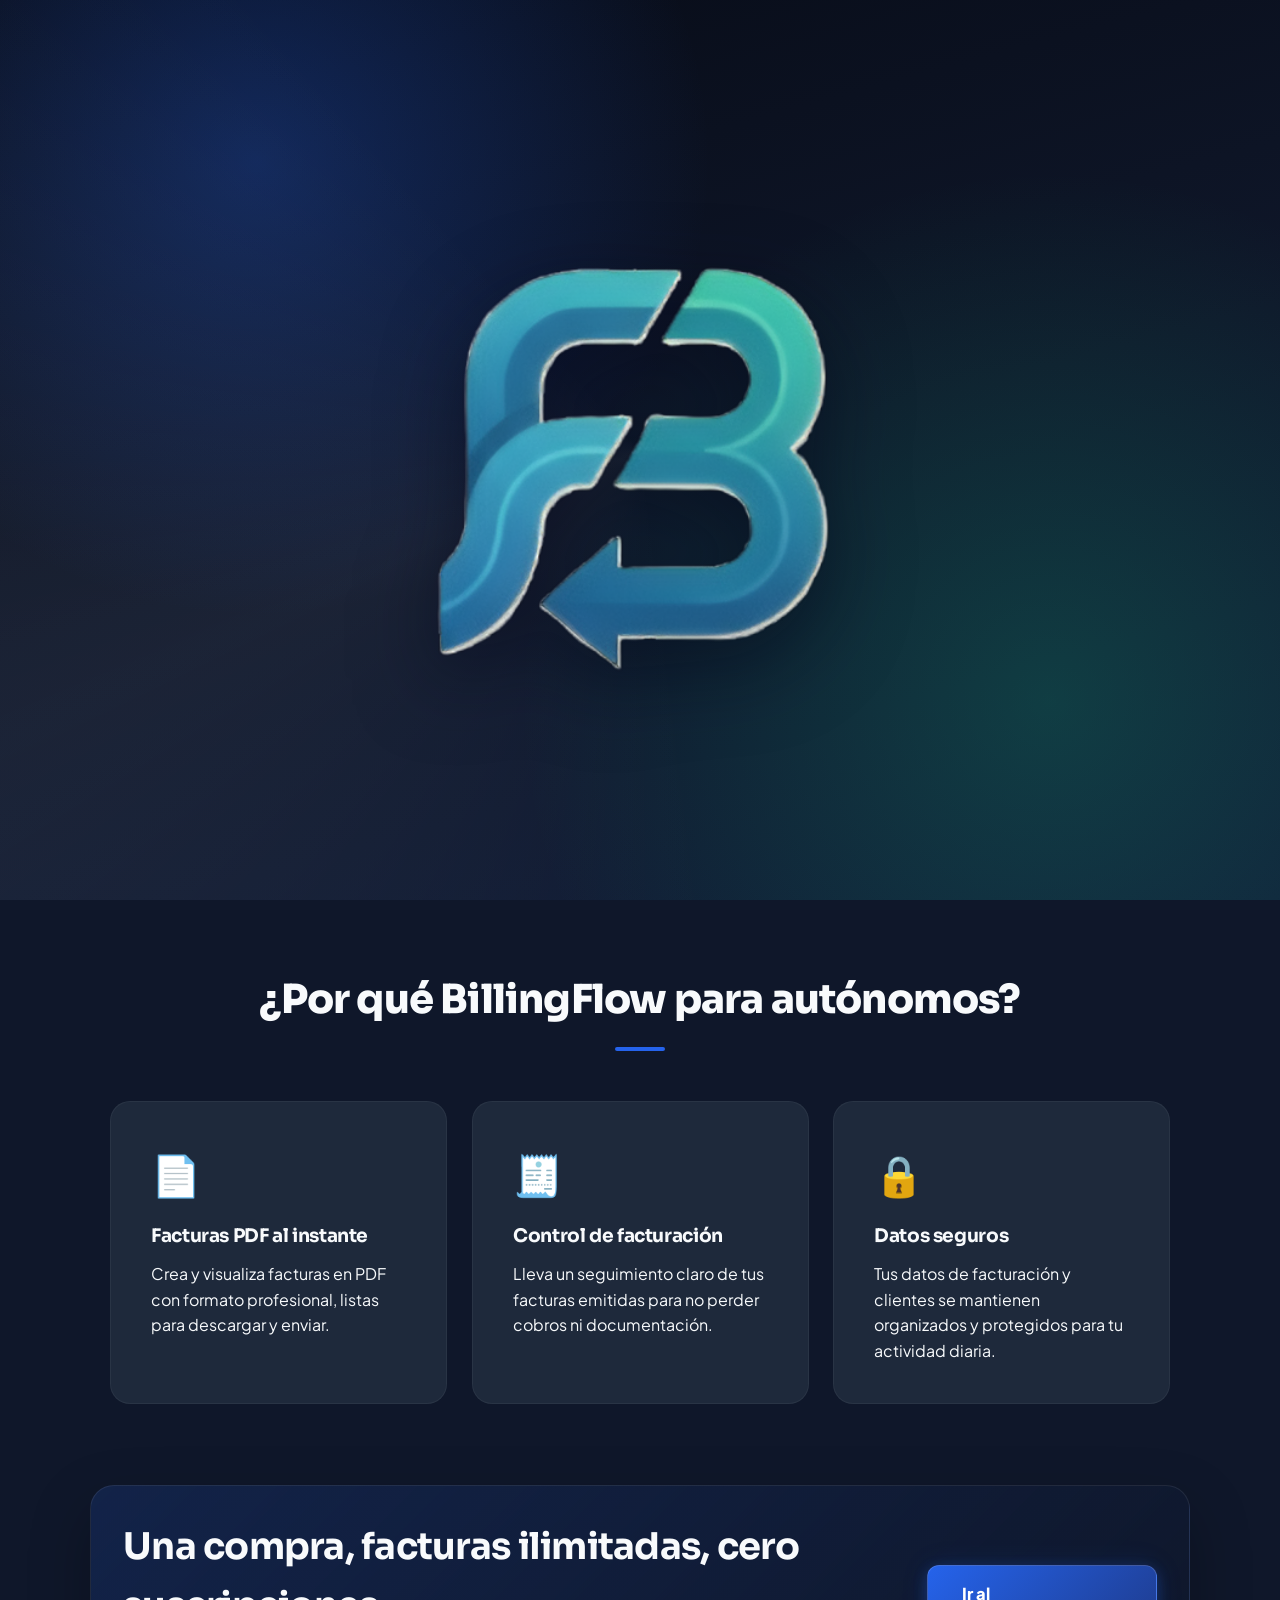
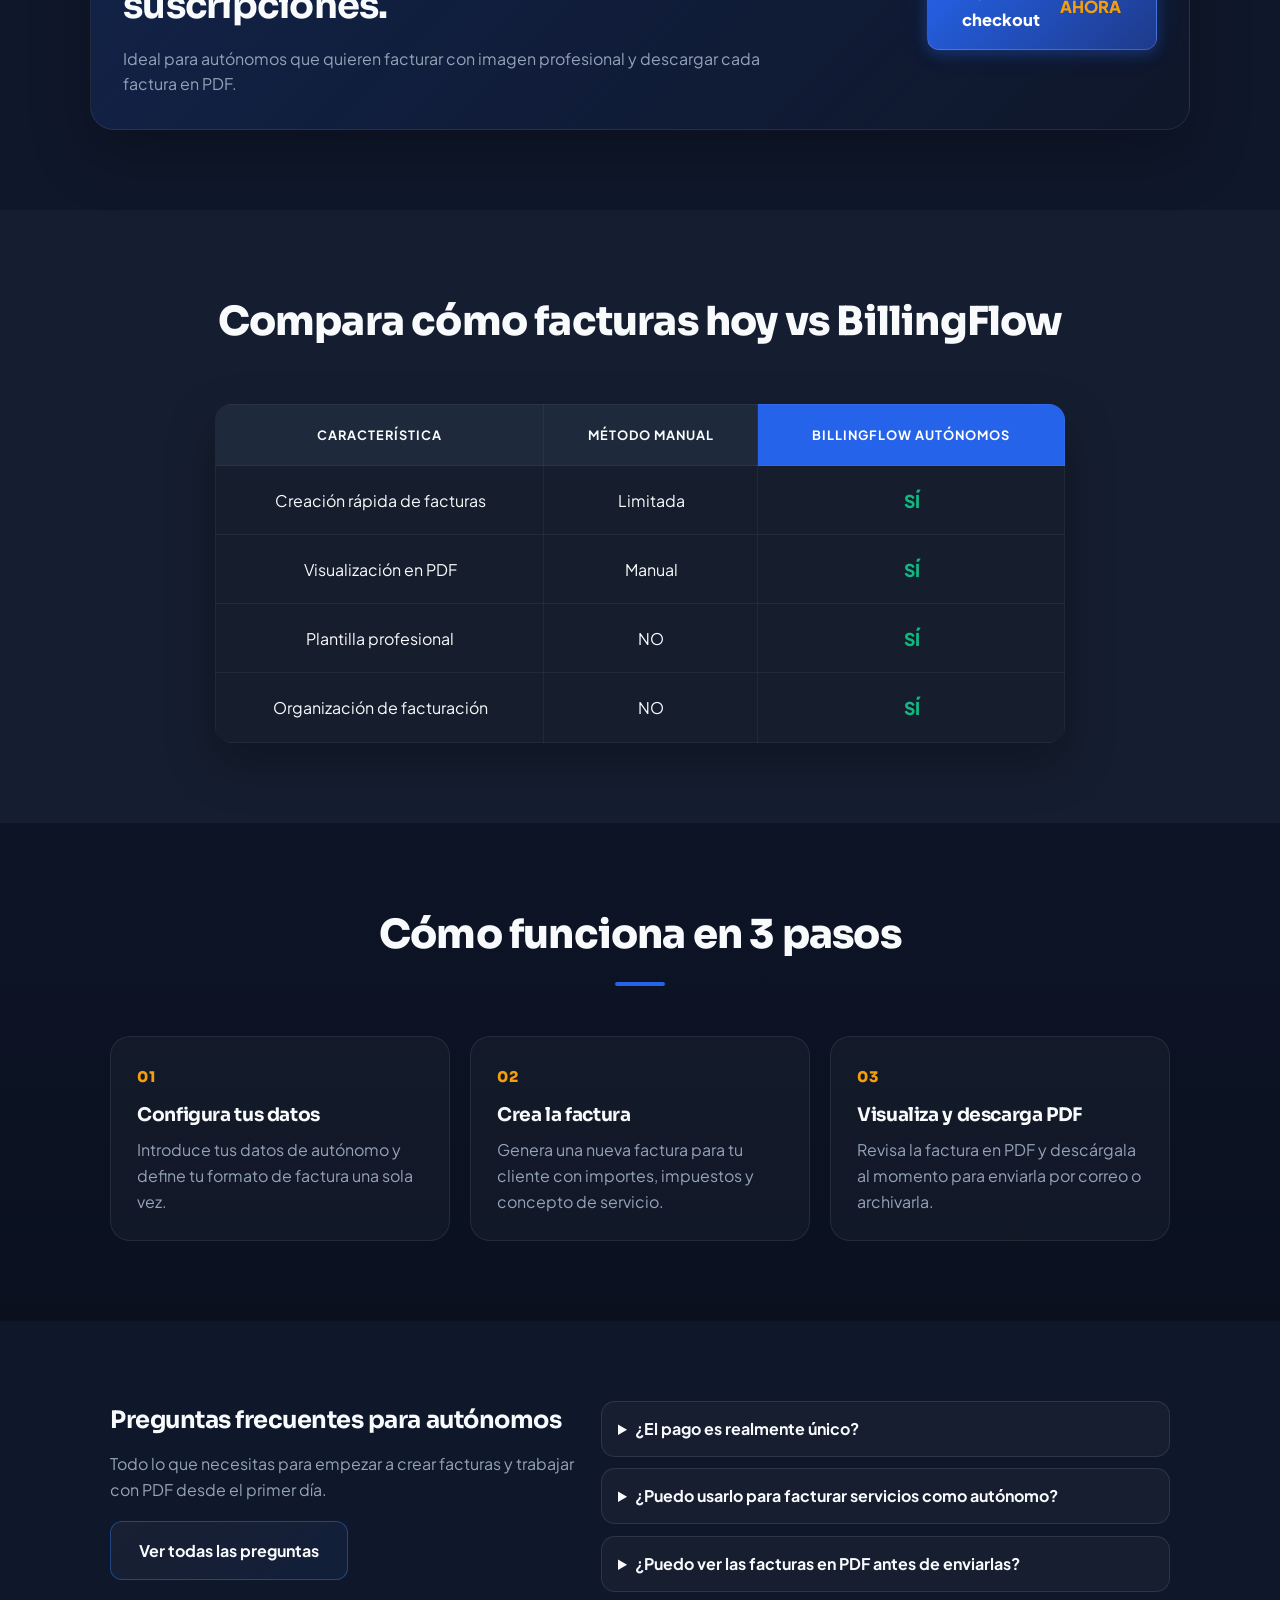
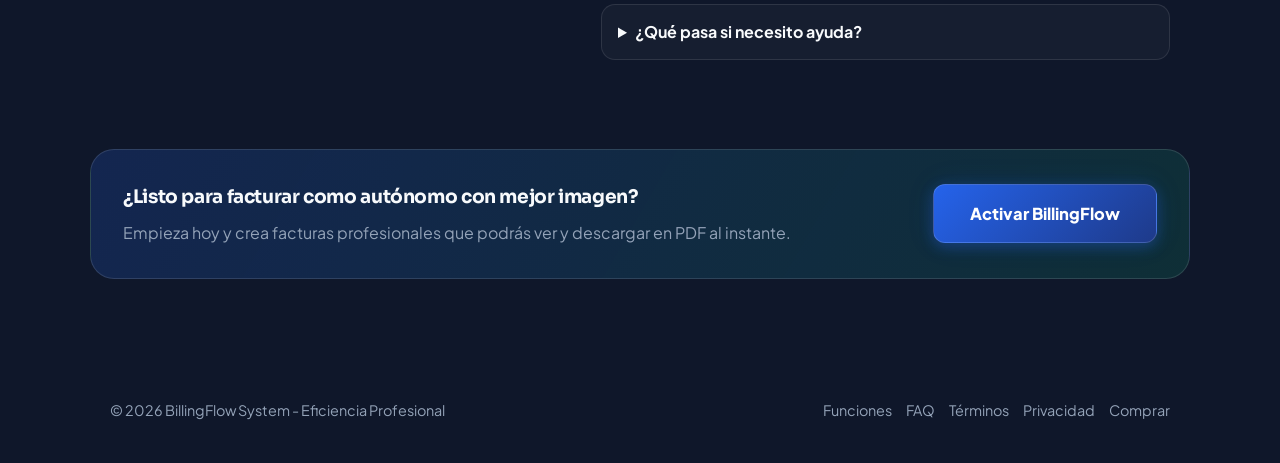
==== static/index.html @ ed65261b "BillingFlow" ====
<!DOCTYPE html>
<html lang="es">
<head>
    <meta charset="UTF-8">
    <meta name="viewport" content="width=device-width, initial-scale=1.0">
    <title>BillingFlow - Sistema de Facturación Profesional</title>
    <link rel="stylesheet" href="css/style.css">
</head>
<body class="home-page splash-active">

    <div class="splash-screen" id="splash-screen" aria-hidden="true">
        <div class="splash-layer"></div>
        <img src="img/logo.png" alt="BillingFlow" class="splash-logo">
    </div>

    <nav class="navbar">
        <a href="index.html" class="logo-link">
            <img src="img/logo.png" alt="BillingFlow Logo" class="logo-img">
        </a>
        <div class="nav-links">
            <a href="login.html" class="btn-login-subtle">Iniciar sesión</a>
            <a href="checkout.html" class="btn-nav">Comprar App</a>
        </div>
    </nav>

    <header class="hero">
        <div class="container hero-layout">
            <div class="hero-copy">
                <span class="hero-eyebrow">Facturación moderna para autónomos</span>
                <h1>Crea facturas en minutos y míralas en PDF</h1>
                <p>BillingFlow ayuda a autónomos a emitir facturas profesionales, guardarlas en PDF y tener sus cobros organizados desde una sola herramienta.</p>

                <div class="hero-actions">
                    <a href="checkout.html" class="btn-large">
                        Comprar ahora <span class="highlight-text">DE POR VIDA</span>
                    </a>
                    <a href="#features" class="btn-secondary">Ver funcionalidades</a>
                </div>

                <div class="hero-badges" aria-label="Tecnologías principales">
                    <span>Autónomos</span>
                    <span>Stripe</span>
                    <span>PDF</span>
                    <span>Facturas</span>
                    <span>Control total</span>
                </div>

                <div class="hero-stats">
                    <div>
                        <strong>1</strong>
                        <span>pago único</span>
                    </div>
                    <div>
                        <strong>100%</strong>
                        <span>control local</span>
                    </div>
                    <div>
                        <strong>24/7</strong>
                        <span>automatización</span>
                    </div>
                </div>
            </div>

            <div class="hero-visual" aria-hidden="true">
                <div class="visual-card visual-card-main">
                    <div class="visual-card-header">
                        <span>BillingFlow</span>
                        <span class="pill-success">Activo</span>
                    </div>
                    <div class="visual-metric">
                        <strong>€10</strong>
                        <span>licencia vitalicia</span>
                    </div>
                    <div class="visual-bars">
                        <span></span>
                        <span></span>
                        <span></span>
                    </div>
                </div>

                <div class="visual-card visual-card-side">
                    <span class="visual-label">Última factura</span>
                    <strong>PDF generado</strong>
                    <p>Factura lista para enviar al cliente en segundos.</p>
                </div>
            </div>
        </div>
    </header>

    <section class="features-section" id="features">
        <div class="container">
            <div class="section-title">
                <h2>¿Por qué BillingFlow para autónomos?</h2>
                <div class="underline"></div>
            </div>

            <div class="features-grid">
                <div class="feature-card">
                    <div class="feature-icon">📄</div>
                    <h3>Facturas PDF al instante</h3>
                    <p>Crea y visualiza facturas en PDF con formato profesional, listas para descargar y enviar.</p>
                </div>
                <div class="feature-card">
                    <div class="feature-icon">🧾</div>
                    <h3>Control de facturación</h3>
                    <p>Lleva un seguimiento claro de tus facturas emitidas para no perder cobros ni documentación.</p>
                </div>
                <div class="feature-card">
                    <div class="feature-icon">🔒</div>
                    <h3>Datos seguros</h3>
                    <p>Tus datos de facturación y clientes se mantienen organizados y protegidos para tu actividad diaria.</p>
                </div>
            </div>
        </div>
    </section>

    <section class="cta-section">
        <div class="container cta-panel">
            <div>
                <h2>Una compra, facturas ilimitadas, cero suscripciones.</h2>
                <p>Ideal para autónomos que quieren facturar con imagen profesional y descargar cada factura en PDF.</p>
            </div>
            <a href="checkout.html" class="btn-large">Ir al checkout <span class="highlight-text">ahora</span></a>
        </div>
    </section>

    <section class="comparison-section">
        <div class="container">
            <div class="section-title">
                <h2>Compara cómo facturas hoy vs BillingFlow</h2>
            </div>

            <table class="comparison-table">
                <thead>
                    <tr>
                        <th>Característica</th>
                        <th>Método manual</th>
                        <th class="highlight">BillingFlow Autónomos</th>
                    </tr>
                </thead>
                <tbody>
                    <tr>
                        <td>Creación rápida de facturas</td>
                        <td>Limitada</td>
                        <td class="check">SÍ</td>
                    </tr>
                    <tr>
                        <td>Visualización en PDF</td>
                        <td>Manual</td>
                        <td class="check">SÍ</td>
                    </tr>
                    <tr>
                        <td>Plantilla profesional</td>
                        <td>NO</td>
                        <td class="check">SÍ</td>
                    </tr>
                    <tr>
                        <td>Organización de facturación</td>
                        <td>NO</td>
                        <td class="check">SÍ</td>
                    </tr>
                </tbody>
            </table>
        </div>
    </section>

    <section class="workflow-section">
        <div class="container">
            <div class="section-title">
                <h2>Cómo funciona en 3 pasos</h2>
                <div class="underline"></div>
            </div>

            <div class="workflow-grid">
                <article class="workflow-step">
                    <span class="step-number">01</span>
                    <h3>Configura tus datos</h3>
                    <p>Introduce tus datos de autónomo y define tu formato de factura una sola vez.</p>
                </article>
                <article class="workflow-step">
                    <span class="step-number">02</span>
                    <h3>Crea la factura</h3>
                    <p>Genera una nueva factura para tu cliente con importes, impuestos y concepto de servicio.</p>
                </article>
                <article class="workflow-step">
                    <span class="step-number">03</span>
                    <h3>Visualiza y descarga PDF</h3>
                    <p>Revisa la factura en PDF y descárgala al momento para enviarla por correo o archivarla.</p>
                </article>
            </div>
        </div>
    </section>

    <section class="faq-section" id="faq">
        <div class="container faq-layout">
            <div class="faq-intro">
                <h2>Preguntas frecuentes para autónomos</h2>
                <p>Todo lo que necesitas para empezar a crear facturas y trabajar con PDF desde el primer día.</p>
                <a href="faq.html" class="btn-secondary">Ver todas las preguntas</a>
            </div>

            <div class="faq-list">
                <details>
                    <summary>¿El pago es realmente único?</summary>
                    <p>Sí. Pagas una sola vez y obtienes acceso permanente a la versión actual de BillingFlow.</p>
                </details>
                <details>
                    <summary>¿Puedo usarlo para facturar servicios como autónomo?</summary>
                    <p>Sí. Está pensado para profesionales que facturan servicios y necesitan un proceso rápido y ordenado.</p>
                </details>
                <details>
                    <summary>¿Puedo ver las facturas en PDF antes de enviarlas?</summary>
                    <p>Sí. Puedes previsualizar cada factura en PDF y descargarla cuando esté lista.</p>
                </details>
                <details>
                    <summary>¿Qué pasa si necesito ayuda?</summary>
                    <p>Incluimos soporte por correo para ayudarte en la puesta en marcha y resolver dudas de integración.</p>
                </details>
            </div>
        </div>
    </section>

    <section class="contact-strip">
        <div class="container contact-strip-inner">
            <div>
                <h3>¿Listo para facturar como autónomo con mejor imagen?</h3>
                <p>Empieza hoy y crea facturas profesionales que podrás ver y descargar en PDF al instante.</p>
            </div>
            <a href="checkout.html" class="btn-large">Activar BillingFlow</a>
        </div>
    </section>

    <footer class="main-footer">
        <div class="container footer-layout">
            <p>&copy; 2026 BillingFlow System - Eficiencia Profesional</p>
            <div class="footer-links">
                <a href="#features">Funciones</a>
                <a href="faq.html">FAQ</a>
                <a href="terms.html">Términos</a>
                <a href="privacy.html">Privacidad</a>
                <a href="checkout.html">Comprar</a>
            </div>
        </div>
    </footer>

    <script>
        (function () {
            const body = document.body;
            const splash = document.getElementById('splash-screen');
            const reduceMotion = window.matchMedia('(prefers-reduced-motion: reduce)').matches;
            const splashDuration = reduceMotion ? 900 : 2300;
            const splashFadeDuration = reduceMotion ? 320 : 760;

            const enableMainPage = () => {
                body.classList.remove('splash-active');
                body.classList.add('page-ready');
            };

            if (splash) {
                setTimeout(() => {
                    splash.classList.add('fade-out');
                    enableMainPage();

                    setTimeout(() => {
                        splash.remove();
                    }, splashFadeDuration + 80);
                }, splashDuration);
            } else {
                enableMainPage();
            }

            const revealGroups = [
                { container: '.features-grid', items: '.feature-card', step: 120 },
                { container: '.comparison-table tbody', items: 'tr', step: 90 },
                { container: '.workflow-grid', items: '.workflow-step', step: 130 },
                { container: '.faq-list', items: 'details', step: 85 }
            ];

            const singles = ['.section-title', '.cta-panel', '.faq-intro', '.contact-strip-inner'];

            revealGroups.forEach(({ container, items, step }) => {
                document.querySelectorAll(container).forEach((group) => {
                    group.querySelectorAll(items).forEach((el, index) => {
                        el.classList.add('js-reveal');
                        el.style.setProperty('--reveal-delay', (index * step) + 'ms');
                    });
                });
            });

            singles.forEach((selector, idx) => {
                document.querySelectorAll(selector).forEach((el) => {
                    el.classList.add('js-reveal');
                    el.style.setProperty('--reveal-delay', ((idx % 3) * 90) + 'ms');
                });
            });

            const observer = new IntersectionObserver((entries) => {
                entries.forEach((entry) => {
                    if (entry.isIntersecting) {
                        entry.target.classList.add('in-view');
                        observer.unobserve(entry.target);
                    }
                });
            }, {
                threshold: 0.18,
                rootMargin: '0px 0px -8% 0px'
            });

            document.querySelectorAll('.js-reveal').forEach((el) => observer.observe(el));
        })();
    </script>

</body>
</html>
---- static/css/style.css ----
@import url('https://fonts.googleapis.com/css2?family=Sora:wght@400;600;700;800&family=Plus+Jakarta+Sans:wght@400;500;600;700&display=swap');

/* =========================================
   1. VARIABLES Y BASE
   ========================================= */
:root {
    --bg-dark: #0f172a;
    --card-bg: #1e293b;
    --accent: #2563eb;
    --accent-dark: #1e3a8a;
    --text-main: #f8fafc;
    --text-muted: #94a3b8;
    --highlight: #f59e0b;
    --success: #10b981;
}

* { box-sizing: border-box; margin: 0; padding: 0; }

body {
    font-family: 'Plus Jakarta Sans', system-ui, -apple-system, sans-serif;
    background-color: var(--bg-dark);
    color: var(--text-main);
    line-height: 1.6;
    overflow-x: hidden;
}

h1, h2, h3, h4 {
    font-family: 'Sora', 'Plus Jakarta Sans', sans-serif;
    letter-spacing: -0.02em;
}

.container {
    max-width: 1100px;
    margin: 0 auto;
    padding: 0 20px;
}

/* =========================================

   2. NAVBAR
   ========================================= */
.navbar {
    display: flex;
    justify-content: space-between;
    align-items: center;
    padding: 12px 24px 12px 10px;
    background: #0f172a;
    border-bottom: 1px solid rgba(255, 255, 255, 0.1);
    position: sticky;
    top: 0;
    z-index: 1000;
}

body.home-page.page-ready .navbar {
    animation: navDrop 0.62s cubic-bezier(0.2, 0.7, 0.2, 1) both;
}

body.home-page.splash-active {
    overflow: hidden;
}

.splash-screen {
    position: fixed;
    inset: 0;
    z-index: 5000;
    display: grid;
    place-items: center;
    background:
        radial-gradient(circle at 20% 18%, rgba(37, 99, 235, 0.3), transparent 36%),
        radial-gradient(circle at 82% 78%, rgba(16, 185, 129, 0.22), transparent 42%),
        linear-gradient(165deg, #070b16, #0f172a 52%, #111d38);
    overflow: hidden;
}

.splash-layer {
    position: absolute;
    inset: -20%;
    background: conic-gradient(from 170deg, transparent, rgba(255, 255, 255, 0.05), transparent 42%);
    animation: rotateSplash 8s linear infinite;
}

.splash-logo {
    position: relative;
    width: min(62vw, 420px);
    height: auto;
    filter: drop-shadow(0 26px 40px rgba(2, 6, 23, 0.55));
    animation: splashLogoIntro 0.95s cubic-bezier(0.2, 0.7, 0.2, 1) both;
}

.splash-screen.fade-out {
    animation: splashFadeOut 0.76s ease forwards;
}

.logo-link {
    display: inline-flex;
    align-items: center;
    justify-content: center;
    padding: 0;
    margin: 0;
    border-radius: 0;
    background: transparent;
    border: 0;
    box-shadow: none;
    transition: transform 0.2s ease;
}

.logo-link:hover {
    transform: translateY(-1px);
}

.logo-img {
    height: 72px;
    width: auto;
    max-width: 220px;
    display: block;
    object-fit: contain;
    filter: none;
    image-rendering: -webkit-optimize-contrast;
    image-rendering: crisp-edges;
}

.nav-links {
    display: inline-flex;
    align-items: center;
    gap: 10px;
}

.btn-login-subtle {
    display: inline-flex;
    align-items: center;
    justify-content: center;
    padding: 10px 14px;
    border-radius: 9px;
    text-decoration: none;
    color: rgba(248, 250, 252, 0.88);
    font-weight: 600;
    font-size: 0.88rem;
    border: 1px solid rgba(148, 163, 184, 0.28);
    background: rgba(148, 163, 184, 0.08);
    transition: all 0.25s cubic-bezier(0.2, 0.7, 0.2, 1);
}

.btn-login-subtle:hover {
    color: #ffffff;
    border-color: rgba(148, 163, 184, 0.48);
    background: rgba(148, 163, 184, 0.14);
    transform: translateY(-1px);
}

.btn-login-subtle:active {
    transform: translateY(0);
}

.btn-nav {
    background: linear-gradient(135deg, var(--accent) 0%, var(--accent-dark) 100%);
    color: white;
    padding: 11px 24px;
    border-radius: 10px;
    text-decoration: none;
    font-weight: 700;
    font-size: 0.9rem;
    border: 1px solid rgba(255, 255, 255, 0.12);
    box-shadow: 0 4px 14px rgba(37, 99, 235, 0.28);
    transition: all 0.28s cubic-bezier(0.2, 0.7, 0.2, 1);
    position: relative;
    overflow: hidden;
}

.btn-nav::before {
    content: '';
    position: absolute;
    inset: 0;
    background: linear-gradient(135deg, rgba(255, 255, 255, 0), rgba(255, 255, 255, 0.12), rgba(255, 255, 255, 0));
    opacity: 0;
    transition: opacity 0.28s ease;
}

.btn-nav:hover {
    transform: translateY(-2px);
    box-shadow: 0 8px 20px rgba(37, 99, 235, 0.4);
}

.btn-nav:hover::before {
    opacity: 1;
}

.btn-nav:active {
    transform: translateY(-1px);
}


body.home-page.page-ready .logo-link {
    animation: fadeUpSoft 0.65s ease both;
    animation-delay: 80ms;
}

body.home-page.page-ready .nav-links {
    animation: fadeUpSoft 0.65s ease both;
    animation-delay: 180ms;
}

/* =========================================
   3. HERO SECTION
   ========================================= */
.hero {
    padding: 100px 0 80px;
    background:
        radial-gradient(circle at 80% 20%, rgba(37, 99, 235, 0.24), transparent 38%),
        radial-gradient(circle at 20% 10%, rgba(16, 185, 129, 0.1), transparent 35%),
        radial-gradient(circle at center, #1e293b 0%, #0f172a 100%);
}

.hero-layout {
    display: grid;
    grid-template-columns: minmax(0, 1.2fr) minmax(320px, 0.8fr);
    gap: 40px;
    align-items: center;
}

.hero-copy {
    max-width: 680px;
}

body.home-page.page-ready .hero-copy > * {
    opacity: 0;
    transform: translateY(20px);
    animation: fadeUpSoft 0.68s cubic-bezier(0.2, 0.7, 0.2, 1) forwards;
}

body.home-page.page-ready .hero-eyebrow { animation-delay: 140ms; }
body.home-page.page-ready .hero h1 { animation-delay: 260ms; }
body.home-page.page-ready .hero p { animation-delay: 380ms; }
body.home-page.page-ready .hero-actions { animation-delay: 500ms; }
body.home-page.page-ready .hero-badges { animation-delay: 620ms; }
body.home-page.page-ready .hero-stats { animation-delay: 740ms; }

body.home-page.page-ready .hero-badges span,
body.home-page.page-ready .hero-stats div {
    opacity: 0;
    transform: translateY(16px);
    animation: fadeUpSoft 0.58s ease forwards;
}

body.home-page.page-ready .hero-badges span:nth-child(1) { animation-delay: 690ms; }
body.home-page.page-ready .hero-badges span:nth-child(2) { animation-delay: 760ms; }
body.home-page.page-ready .hero-badges span:nth-child(3) { animation-delay: 830ms; }
body.home-page.page-ready .hero-badges span:nth-child(4) { animation-delay: 900ms; }
body.home-page.page-ready .hero-badges span:nth-child(5) { animation-delay: 970ms; }

body.home-page.page-ready .hero-stats div:nth-child(1) { animation-delay: 820ms; }
body.home-page.page-ready .hero-stats div:nth-child(2) { animation-delay: 900ms; }
body.home-page.page-ready .hero-stats div:nth-child(3) { animation-delay: 980ms; }

.hero-eyebrow {
    display: inline-flex;
    align-items: center;
    gap: 8px;
    padding: 8px 14px;
    border-radius: 999px;
    background: rgba(37, 99, 235, 0.14);
    color: #93c5fd;
    border: 1px solid rgba(59, 130, 246, 0.18);
    font-size: 0.82rem;
    font-weight: 700;
    letter-spacing: 0.04em;
    text-transform: uppercase;
    margin-bottom: 18px;
}

.hero h1 {
    font-size: clamp(2.8rem, 6vw, 4.4rem);
    font-weight: 900;
    margin-bottom: 20px;
    letter-spacing: -1px;
    line-height: 1.02;
}

.hero p {
    margin-bottom: 32px;
    font-size: 1.12rem;
    color: var(--text-muted);
}

.hero-actions {
    display: flex;
    flex-wrap: wrap;
    gap: 14px;
    align-items: center;
    margin-bottom: 22px;
}

.btn-secondary {
    display: inline-flex;
    align-items: center;
    justify-content: center;
    padding: 16px 28px;
    border-radius: 12px;
    border: 1.5px solid rgba(59, 130, 246, 0.4);
    color: var(--text-main);
    text-decoration: none;
    font-weight: 700;
    background: linear-gradient(135deg, rgba(255, 255, 255, 0.04), rgba(59, 130, 246, 0.08));
    transition: all 0.28s cubic-bezier(0.2, 0.7, 0.2, 1);
    position: relative;
    overflow: hidden;
}

.btn-secondary::before {
    content: '';
    position: absolute;
    top: 0;
    left: -100%;
    width: 100%;
    height: 100%;
    background: linear-gradient(90deg, transparent, rgba(255, 255, 255, 0.1), transparent);
    transition: left 0.5s ease;
}

.btn-secondary:hover {
    transform: translateY(-3px);
    border-color: rgba(59, 130, 246, 0.8);
    background: linear-gradient(135deg, rgba(59, 130, 246, 0.12), rgba(37, 99, 235, 0.08));
    box-shadow: 0 8px 24px rgba(37, 99, 235, 0.2);
}

.btn-secondary:hover::before {
    left: 100%;
}

.btn-secondary:active {
    transform: translateY(-1px);
}


.hero-badges {
    display: flex;
    flex-wrap: wrap;
    gap: 10px;
    margin-bottom: 28px;
}

.hero-badges span {
    padding: 9px 14px;
    border-radius: 999px;
    background: rgba(255, 255, 255, 0.05);
    border: 1px solid rgba(255, 255, 255, 0.06);
    color: var(--text-muted);
    font-weight: 600;
    font-size: 0.92rem;
}

.hero-stats {
    display: grid;
    grid-template-columns: repeat(3, minmax(0, 1fr));
    gap: 14px;
}

.hero-stats div {
    padding: 18px 16px;
    border-radius: 16px;
    background: rgba(255, 255, 255, 0.04);
    border: 1px solid rgba(255, 255, 255, 0.06);
}

.hero-stats strong {
    display: block;
    font-size: 1.55rem;
    line-height: 1;
    margin-bottom: 6px;
}

.hero-stats span {
    color: var(--text-muted);
    font-size: 0.92rem;
}

.hero-visual {
    position: relative;
    min-height: 380px;
}

body.home-page.page-ready .visual-card-main {
    opacity: 0;
    transform: translateX(26px) scale(0.985);
    animation: slideInRightSoft 0.8s cubic-bezier(0.2, 0.7, 0.2, 1) forwards;
    animation-delay: 280ms;
}

body.home-page.page-ready .visual-card-side {
    opacity: 0;
    transform: translate(26px, 22px) scale(0.985);
    animation: slideInRightSoft 0.72s cubic-bezier(0.2, 0.7, 0.2, 1) forwards;
    animation-delay: 500ms;
}

.visual-card {
    background: linear-gradient(180deg, rgba(30, 41, 59, 0.95), rgba(15, 23, 42, 0.95));
    border: 1px solid rgba(255, 255, 255, 0.08);
    box-shadow: 0 30px 70px rgba(0, 0, 0, 0.35);
    border-radius: 26px;
}

.visual-card-main {
    position: absolute;
    inset: 0 20px 40px 0;
    padding: 24px;
}

.visual-card-header {
    display: flex;
    justify-content: space-between;
    align-items: center;
    margin-bottom: 28px;
    color: var(--text-muted);
    font-weight: 700;
}

.pill-success {
    padding: 7px 12px;
    border-radius: 999px;
    background: rgba(16, 185, 129, 0.12);
    color: #6ee7b7;
    border: 1px solid rgba(16, 185, 129, 0.18);
    font-size: 0.82rem;
}

.visual-metric strong {
    display: block;
    font-size: clamp(3rem, 7vw, 4.5rem);
    line-height: 0.9;
    margin-bottom: 8px;
}

.visual-metric span {
    color: var(--text-muted);
}

.visual-bars {
    display: grid;
    gap: 12px;
    margin-top: 30px;
}

.visual-bars span {
    height: 14px;
    border-radius: 999px;
    background: linear-gradient(90deg, rgba(37, 99, 235, 0.35), rgba(37, 99, 235, 0.08));
}

.visual-bars span:nth-child(2) {
    width: 78%;
}

.visual-bars span:nth-child(3) {
    width: 56%;
}

.visual-card-side {
    position: absolute;
    right: 0;
    bottom: 0;
    width: 210px;
    padding: 20px;
    transform: translate(8px, 18px);
}

.visual-label {
    display: inline-block;
    margin-bottom: 10px;
    color: var(--highlight);
    font-size: 0.78rem;
    font-weight: 800;
    letter-spacing: 0.08em;
    text-transform: uppercase;
}

.visual-card-side strong {
    display: block;
    font-size: 1.15rem;
    margin-bottom: 8px;
}

.visual-card-side p {
    margin: 0;
    color: var(--text-muted);
    font-size: 0.9rem;
}

body.home-page .hero {
    padding-top: 82px;
}

/* =========================================
   4. BOTÓN PRINCIPAL (CORREGIDO)
   ========================================= */
.btn-large {
    background: linear-gradient(135deg, var(--accent) 0%, var(--accent-dark) 100%) !important;
    color: white !important;
    padding: 16px 38px !important;
    border-radius: 12px !important;
    font-size: 1.05rem !important;
    font-weight: 800 !important;
    text-decoration: none !important;
    display: inline-flex !important;
    align-items: center !important;
    justify-content: center !important;
    gap: 10px !important;
    border: 1px solid rgba(255, 255, 255, 0.15) !important;
    box-shadow: 
        0 4px 14px rgba(37, 99, 235, 0.32),
        0 0 28px rgba(37, 99, 235, 0.12) !important;
    transition: all 0.28s cubic-bezier(0.2, 0.7, 0.2, 1) !important;
    position: relative !important;
    overflow: hidden !important;
}

.btn-large::before {
    content: '';
    position: absolute;
    inset: 0;
    background: linear-gradient(135deg, rgba(255, 255, 255, 0), rgba(255, 255, 255, 0.2), rgba(255, 255, 255, 0));
    opacity: 0;
    transition: opacity 0.28s ease;
}

.btn-large:hover {
    transform: translateY(-4px) !important;
    box-shadow: 
        0 12px 32px rgba(37, 99, 235, 0.45),
        0 0 40px rgba(37, 99, 235, 0.2) !important;
}

.btn-large:hover::before {
    opacity: 1;
}

.btn-large:active {
    transform: translateY(-2px) !important;
}


@keyframes revealUp {
    from {
        opacity: 0;
        transform: translateY(22px);
    }
    to {
        opacity: 1;
        transform: translateY(0);
    }
}

@keyframes fadeUpSoft {
    from {
        opacity: 0;
        transform: translateY(20px);
    }
    to {
        opacity: 1;
        transform: translateY(0);
    }
}

@keyframes slideInRightSoft {
    from {
        opacity: 0;
        transform: translateX(26px) scale(0.985);
    }
    to {
        opacity: 1;
        transform: translateX(0) scale(1);
    }
}

@keyframes navDrop {
    from {
        opacity: 0;
        transform: translateY(-14px);
    }
    to {
        opacity: 1;
        transform: translateY(0);
    }
}

@keyframes splashLogoIntro {
    from {
        opacity: 0;
        transform: translateY(18px) scale(0.88);
    }
    to {
        opacity: 1;
        transform: translateY(0) scale(1);
    }
}

@keyframes splashFadeOut {
    from {
        opacity: 1;
        visibility: visible;
    }
    to {
        opacity: 0;
        visibility: hidden;
    }
}

@keyframes rotateSplash {
    from {
        transform: rotate(0deg);
    }
    to {
        transform: rotate(360deg);
    }
}

/* =========================================
   4.1 CHECKOUT PAGE
   ========================================= */
body.checkout-page {
    min-height: 100vh;
    background:
        radial-gradient(circle at top, rgba(37, 99, 235, 0.16), transparent 38%),
        linear-gradient(180deg, #0b1020 0%, #0f172a 100%);
}

body.checkout-page .navbar {
    background: rgba(15, 23, 42, 0.88);
    backdrop-filter: blur(14px);
}

.back-link {
    display: inline-flex;
    align-items: center;
    gap: 8px;
    color: var(--text-muted);
    text-decoration: none;
    font-weight: 600;
    font-size: 0.95rem;
    padding: 10px 16px;
    border-radius: 8px;
    border: 1px solid transparent;
    transition: all 0.28s cubic-bezier(0.2, 0.7, 0.2, 1);
}

.back-link:hover {
    color: var(--text-main);
    border-color: rgba(59, 130, 246, 0.4);
    background: rgba(59, 130, 246, 0.06);
}

body.checkout-page .back-link {
    color: var(--text-muted);
}

body.checkout-page .back-link:hover {
    color: var(--accent);
    background: rgba(37, 99, 235, 0.1);
    border-color: rgba(37, 99, 235, 0.5);
}

body.faq-page .back-link {
    color: var(--text-muted);
}

body.faq-page .back-link:hover {
    color: var(--accent);
    background: rgba(37, 99, 235, 0.1);
    border-color: rgba(37, 99, 235, 0.5);
}

.container-checkout {
    min-height: calc(100vh - 85px);
    width: 100%;
    display: flex;
    align-items: center;
    justify-content: center;
    padding: 48px 20px 64px;
}

.checkout-layout {
    width: 100%;
    max-width: 1060px;
    display: grid;
    grid-template-columns: minmax(0, 1fr) minmax(260px, 320px);
    gap: 22px;
    align-items: start;
}

.checkout-card {
    width: 100%;
    background: linear-gradient(180deg, rgba(30, 41, 59, 0.96), rgba(15, 23, 42, 0.96));
    border: 1px solid rgba(255, 255, 255, 0.08);
    border-radius: 28px;
    box-shadow: 0 28px 80px rgba(0, 0, 0, 0.45);
    padding: 40px;
}

.checkout-header h2 {
    font-size: clamp(2rem, 4vw, 2.8rem);
    line-height: 1.05;
    margin-bottom: 10px;
}

.checkout-header p {
    color: var(--text-muted);
    font-size: 1.05rem;
}

.checkout-price {
    display: flex;
    align-items: flex-end;
    gap: 10px;
    margin: 28px 0 30px;
}

.checkout-price .currency {
    font-size: 1.6rem;
    font-weight: 800;
    color: var(--text-muted);
    padding-bottom: 8px;
}

.checkout-price .amount {
    font-size: clamp(3.6rem, 8vw, 5.4rem);
    font-weight: 900;
    line-height: 0.9;
    letter-spacing: -0.04em;
}

.checkout-price .period {
    font-size: 1rem;
    color: var(--highlight);
    font-weight: 700;
    padding-bottom: 12px;
    text-transform: uppercase;
    letter-spacing: 0.08em;
}

.checkout-features {
    list-style: none;
    display: grid;
    gap: 14px;
    margin-bottom: 32px;
}

.checkout-features li {
    display: flex;
    align-items: center;
    gap: 12px;
    padding: 14px 16px;
    background: rgba(255, 255, 255, 0.04);
    border: 1px solid rgba(255, 255, 255, 0.05);
    border-radius: 14px;
}

.icon-check {
    flex: 0 0 auto;
    font-size: 1.1rem;
}

.feature-text {
    color: var(--text-main);
    font-weight: 600;
}

.checkout-card .btn-large {
    width: 100%;
    justify-content: center;
}

.order-summary {
    background: linear-gradient(180deg, rgba(22, 31, 50, 0.96), rgba(11, 16, 32, 0.96));
    border: 1px solid rgba(255, 255, 255, 0.08);
    border-radius: 24px;
    padding: 24px;
    box-shadow: 0 22px 50px rgba(0, 0, 0, 0.35);
}

.order-summary h3 {
    font-size: 1.2rem;
    margin-bottom: 16px;
}

.order-summary ul {
    list-style: none;
    display: grid;
    gap: 12px;
    margin-bottom: 20px;
}

.order-summary li {
    display: flex;
    justify-content: space-between;
    gap: 10px;
    color: var(--text-muted);
    font-size: 0.95rem;
}

.order-summary strong {
    color: var(--text-main);
}

.summary-total {
    margin-top: 10px;
    padding-top: 14px;
    border-top: 1px solid rgba(255, 255, 255, 0.08);
    display: flex;
    justify-content: space-between;
    align-items: baseline;
}

.summary-total strong {
    font-size: 1.8rem;
}

.summary-note {
    margin-top: 12px;
    color: var(--text-muted);
    font-size: 0.9rem;
}

.status-msg {
    margin-top: 16px;
    padding: 14px 16px;
    border-radius: 12px;
    font-weight: 600;
    font-size: 0.95rem;
    border: 1px solid transparent;
}

.status-msg.warning {
    background: rgba(245, 158, 11, 0.12);
    color: #fbbf24;
    border-color: rgba(245, 158, 11, 0.2);
}

.status-msg.error {
    background: rgba(239, 68, 68, 0.12);
    color: #fca5a5;
    border-color: rgba(239, 68, 68, 0.2);
}

@media (max-width: 768px) {
    .container-checkout {
        min-height: auto;
        padding: 28px 16px 48px;
        align-items: stretch;
    }

    .checkout-card {
        padding: 28px 20px;
        border-radius: 22px;
    }

    .checkout-price {
        align-items: baseline;
        flex-wrap: wrap;
    }

    .checkout-price .period {
        padding-bottom: 2px;
    }
}

.highlight-text {
    color: var(--highlight) !important;
    margin-left: 10px;
    font-weight: 900 !important;
    text-transform: uppercase;
}

/* =========================================
   5. FEATURES GRID
   ========================================= */
.features-section { padding: 80px 0; }

.cta-section {
    padding: 0 0 80px;
}

.cta-panel {
    display: flex;
    align-items: center;
    justify-content: space-between;
    gap: 24px;
    padding: 32px;
    border-radius: 24px;
    background: linear-gradient(135deg, rgba(37, 99, 235, 0.16), rgba(15, 23, 42, 0.88));
    border: 1px solid rgba(255, 255, 255, 0.08);
    box-shadow: 0 24px 60px rgba(0, 0, 0, 0.25);
}

.cta-panel h2 {
    font-size: clamp(1.6rem, 4vw, 2.3rem);
    margin-bottom: 10px;
}

.cta-panel p {
    color: var(--text-muted);
    max-width: 640px;
}

.section-title { text-align: center; margin-bottom: 50px; }
.section-title h2 { font-size: 2.5rem; font-weight: 800; }
.underline { width: 50px; height: 4px; background: var(--accent); margin: 15px auto; border-radius: 2px; }

.features-grid {
    display: grid;
    grid-template-columns: repeat(auto-fit, minmax(300px, 1fr));
    gap: 25px;
}

.feature-card {
    background: var(--card-bg);
    padding: 40px;
    border-radius: 20px;
    border: 1px solid rgba(255,255,255,0.05);
    transition: 0.3s;
}

.feature-card:hover { border-color: var(--accent); transform: translateY(-5px); }
.feature-icon { font-size: 2.5rem; margin-bottom: 15px; display: block; }
.feature-card h3 { margin-bottom: 10px; }

/* =========================================
   6. TABLA COMPARATIVA (RECONSTRUIDA)
   ========================================= */
.comparison-section { padding: 80px 0; background: rgba(30, 41, 59, 0.4); }

.comparison-table {
    width: 100%;
    max-width: 850px;
    margin: 0 auto;
    border-collapse: collapse;
    background: #161e2e;
    border-radius: 16px;
    overflow: hidden;
    box-shadow: 0 20px 50px rgba(0,0,0,0.3);
}

.comparison-table th, .comparison-table td {
    padding: 20px;
    text-align: center;
    border: 1px solid rgba(255,255,255,0.05);
}

.comparison-table thead th {
    background: #1e293b;
    font-size: 0.8rem;
    text-transform: uppercase;
    letter-spacing: 1px;
}

.comparison-table th.highlight { background: var(--accent); color: white; }

.comparison-table td.check {
    color: var(--success);
    font-weight: 800;
    font-size: 1.1rem;
}

.main-footer {
    padding: 40px 0;
    color: var(--text-muted);
    font-size: 0.9rem;
}

.footer-layout {
    display: flex;
    justify-content: space-between;
    align-items: center;
    gap: 14px;
    flex-wrap: wrap;
}

.footer-links {
    display: flex;
    gap: 14px;
}

.footer-links a {
    color: var(--text-muted);
    text-decoration: none;
}

.footer-links a:hover {
    color: var(--text-main);
}

.workflow-section,
.testimonials-section,
.faq-section,
.contact-strip {
    padding: 80px 0;
}

.workflow-section {
    background: linear-gradient(180deg, rgba(13, 20, 38, 0.88), rgba(10, 16, 30, 0.96));
}

.workflow-grid {
    display: grid;
    grid-template-columns: repeat(3, minmax(0, 1fr));
    gap: 20px;
}

.workflow-step {
    padding: 26px;
    border-radius: 20px;
    background: rgba(255, 255, 255, 0.03);
    border: 1px solid rgba(255, 255, 255, 0.08);
}

.step-number {
    font-family: 'Sora', sans-serif;
    font-weight: 800;
    font-size: 0.92rem;
    letter-spacing: 0.08em;
    color: var(--highlight);
}

.workflow-step h3 {
    margin: 10px 0 8px;
}

.workflow-step p {
    color: var(--text-muted);
}

.testimonials-section {
    background: radial-gradient(circle at 50% 0%, rgba(37, 99, 235, 0.16), transparent 38%);
}

.testimonials-grid {
    display: grid;
    grid-template-columns: repeat(3, minmax(0, 1fr));
    gap: 20px;
}

.testimonial-card {
    background: rgba(255, 255, 255, 0.04);
    border: 1px solid rgba(255, 255, 255, 0.08);
    border-radius: 20px;
    padding: 24px;
}

.testimonial-card p {
    margin-bottom: 14px;
    font-size: 1rem;
}

.testimonial-card cite {
    font-style: normal;
    color: #93c5fd;
    font-weight: 600;
}

.faq-layout {
    display: grid;
    grid-template-columns: minmax(0, 0.9fr) minmax(0, 1.1fr);
    gap: 26px;
    align-items: start;
}

.faq-intro p {
    color: var(--text-muted);
    margin: 12px 0 18px;
}

.faq-list {
    display: grid;
    gap: 12px;
}

.faq-list details {
    border: 1px solid rgba(255, 255, 255, 0.1);
    border-radius: 14px;
    padding: 14px 16px;
    background: rgba(255, 255, 255, 0.03);
}

.faq-list summary {
    cursor: pointer;
    font-weight: 700;
}

.faq-list p {
    margin-top: 8px;
    color: var(--text-muted);
}

.contact-strip {
    padding-top: 10px;
}

.contact-strip-inner {
    border-radius: 24px;
    padding: 32px;
    background: linear-gradient(120deg, rgba(37, 99, 235, 0.2), rgba(16, 185, 129, 0.15));
    border: 1px solid rgba(255, 255, 255, 0.12);
    display: flex;
    justify-content: space-between;
    align-items: center;
    gap: 20px;
}

.contact-strip-inner p {
    color: var(--text-muted);
    margin-top: 8px;
}

/* =========================================
   7. FAQ PAGE
   ========================================= */
.faq-page {
    background: linear-gradient(180deg, #0b1020 0%, #0f172a 100%);
}

.faq-main {
    min-height: 100vh;
}

.faq-hero {
    padding: 80px 0 60px;
    background:
        radial-gradient(circle at 80% 20%, rgba(37, 99, 235, 0.2), transparent 38%),
        radial-gradient(circle at 20% 80%, rgba(16, 185, 129, 0.12), transparent 35%);
    text-align: center;
    animation: fadeUpSoft 0.68s cubic-bezier(0.2, 0.7, 0.2, 1) forwards;
}

.faq-hero h1 {
    font-size: clamp(2.4rem, 5vw, 3.6rem);
    margin-bottom: 14px;
    font-weight: 900;
}

.faq-hero p {
    font-size: 1.15rem;
    color: var(--text-muted);
    max-width: 600px;
    margin: 0 auto;
}

.faq-content {
    padding: 80px 0;
}

.faq-categories {
    display: grid;
    gap: 50px;
}

.faq-category h2 {
    font-size: 1.8rem;
    margin-bottom: 24px;
    padding-bottom: 14px;
    border-bottom: 2px solid rgba(37, 99, 235, 0.3);
}

.faq-category {
    animation: fadeUpSoft 0.68s cubic-bezier(0.2, 0.7, 0.2, 1) forwards;
    opacity: 0;
    transform: translateY(24px);
}

.faq-category .faq-list {
    display: grid;
    gap: 12px;
}

.faq-category details {
    border: 1px solid rgba(255, 255, 255, 0.1);
    border-radius: 14px;
    padding: 16px 18px;
    background: rgba(255, 255, 255, 0.03);
    cursor: pointer;
    transition: all 0.3s ease;
}

.faq-category details:hover {
    background: rgba(255, 255, 255, 0.06);
    border-color: rgba(37, 99, 235, 0.4);
}

.faq-category summary {
    font-weight: 700;
    font-size: 1rem;
    cursor: pointer;
    user-select: none;
    list-style: none;
}

.faq-category summary::-webkit-details-marker {
    display: none;
}

.faq-category summary::before {
    content: "▸ ";
    display: inline-block;
    margin-right: 10px;
    color: var(--highlight);
    font-weight: 900;
    transition: transform 0.3s ease;
}

.faq-category details[open] summary::before {
    transform: rotate(90deg);
}

.faq-category p {
    margin-top: 12px;
    color: var(--text-muted);
    line-height: 1.65;
}

.faq-cta {
    padding: 80px 0;
    background: rgba(30, 41, 59, 0.4);
}

.faq-cta-inner {
    display: flex;
    justify-content: space-between;
    align-items: center;
    gap: 28px;
    padding: 40px;
    border-radius: 26px;
    background: linear-gradient(135deg, rgba(37, 99, 235, 0.18), rgba(15, 23, 42, 0.9));
    border: 1px solid rgba(255, 255, 255, 0.1);
    box-shadow: 0 28px 60px rgba(0, 0, 0, 0.3);
    animation: fadeUpSoft 0.68s cubic-bezier(0.2, 0.7, 0.2, 1) forwards;
    opacity: 0;
    transform: translateY(24px);
}

.faq-cta-inner h2 {
    font-size: clamp(1.8rem, 4vw, 2.6rem);
    margin-bottom: 8px;
}

.faq-cta-inner p {
    color: var(--text-muted);
}

/* =========================================
   PÁGINAS LEGALES
   ========================================= */
body.legal-page {
    background:
        radial-gradient(circle at top, rgba(37, 99, 235, 0.14), transparent 36%),
        linear-gradient(180deg, #0b1020 0%, #0f172a 100%);
}

.legal-main {
    min-height: calc(100vh - 85px);
}

.legal-hero {
    padding: 64px 0 28px;
}

.legal-hero h1 {
    font-size: clamp(2rem, 4.2vw, 3rem);
    margin-bottom: 10px;
}

.legal-hero p {
    color: var(--text-muted);
}

.legal-content {
    padding: 10px 0 80px;
}

.legal-container {
    display: grid;
    gap: 16px;
}

.legal-block {
    padding: 24px;
    border-radius: 14px;
    background: linear-gradient(135deg, rgba(30, 41, 59, 0.7), rgba(15, 23, 42, 0.65));
    border: 1px solid rgba(148, 163, 184, 0.2);
}

.legal-block h2 {
    font-size: 1.12rem;
    margin-bottom: 8px;
}

.legal-block p {
    color: var(--text-muted);
    line-height: 1.68;
}

.legal-block a {
    color: #7fb2ff;
    text-decoration: none;
}

.legal-block a:hover {
    text-decoration: underline;
}

    /* =========================================
       PÁGINA DE REGISTRO
       ========================================= */
    body.register-page {
        background:
            radial-gradient(circle at top, rgba(37, 99, 235, 0.16), transparent 38%),
            linear-gradient(180deg, #0b1020 0%, #0f172a 100%);
    }

    .container-register {
        min-height: calc(100vh - 85px);
        width: 100%;
        display: flex;
        align-items: center;
        justify-content: center;
        padding: 48px 20px 64px;
    }

    .register-card {
        width: 100%;
        max-width: 480px;
        background: linear-gradient(135deg, rgba(30, 41, 59, 0.8), rgba(15, 23, 42, 0.6));
        border: 1px solid rgba(59, 130, 246, 0.2);
        border-radius: 16px;
        padding: 48px;
        backdrop-filter: blur(8px);
    }

    .register-header {
        margin-bottom: 36px;
    }

    .register-header h1 {
        font-size: 1.8rem;
        margin-bottom: 12px;
        color: var(--text-main);
    }

    .register-header p {
        color: var(--text-muted);
        font-size: 0.95rem;
    }

    .register-form {
        display: flex;
        flex-direction: column;
        gap: 20px;
    }

    .form-group {
        display: flex;
        flex-direction: column;
        gap: 8px;
    }

    .form-group label {
        font-weight: 600;
        color: var(--text-main);
        font-size: 0.95rem;
    }

    .form-group input {
        padding: 12px 14px;
        border-radius: 8px;
        border: 1px solid rgba(59, 130, 246, 0.3);
        background: rgba(255, 255, 255, 0.04);
        color: var(--text-main);
        font-size: 0.95rem;
        transition: all 0.28s ease;
    }

    .form-group input:focus {
        outline: none;
        border-color: rgba(59, 130, 246, 0.8);
        background: rgba(59, 130, 246, 0.08);
        box-shadow: 0 0 0 3px rgba(37, 99, 235, 0.12);
    }

    .form-group input::placeholder {
        color: rgba(148, 163, 184, 0.5);
    }

    .form-group input.error {
        border-color: #ef4444;
        background: rgba(239, 68, 68, 0.05);
    }

    .form-group input.locked-email {
        border-color: rgba(16, 185, 129, 0.6);
        background: rgba(16, 185, 129, 0.08);
        cursor: not-allowed;
    }

    .email-lock-note {
        font-size: 0.82rem;
        margin-top: 4px;
        min-height: 18px;
    }

    .email-lock-note.info {
        color: var(--text-muted);
    }

    .email-lock-note.success {
        color: var(--success);
    }

    .email-lock-note.error {
        color: #ef4444;
    }

    .password-strength {
        height: 4px;
        background: rgba(255, 255, 255, 0.08);
        border-radius: 2px;
        overflow: hidden;
    }

    .strength-bar {
        height: 100%;
        width: 0;
        border-radius: 2px;
        transition: width 0.28s ease, background-color 0.28s ease;
    }

    .strength-bar.weak {
        background: #ef4444;
    }

    .strength-bar.medium {
        background: #f59e0b;
    }

    .strength-bar.strong {
        background: var(--success);
    }

    .strength-text {
        font-size: 0.8rem;
        margin-top: 4px;
        min-height: 18px;
    }

    .strength-text.weak {
        color: #ef4444;
    }

    .strength-text.medium {
        color: #f59e0b;
    }

    .strength-text.strong {
        color: var(--success);
    }

    .form-group.checkbox {
        flex-direction: row;
        align-items: flex-start;
        gap: 12px;
        margin-top: 4px;
    }

    .form-group.checkbox input {
        margin-top: 4px;
        width: 18px;
        height: 18px;
        cursor: pointer;
        flex-shrink: 0;
    }

    .form-group.checkbox label {
        margin: 0;
        font-size: 0.9rem;
        line-height: 1.4;
    }

    .form-group.checkbox a {
        color: var(--accent);
        text-decoration: none;
    }

    .form-group.checkbox a:hover {
        text-decoration: underline;
    }

    .form-footer {
        text-align: center;
        color: var(--text-muted);
        font-size: 0.9rem;
        margin-top: 8px;
    }

    .form-footer a {
        color: var(--accent);
        text-decoration: none;
        font-weight: 600;
    }

    .form-footer a:hover {
        text-decoration: underline;
    }

    .success-message {
        text-align: center;
        animation: revealUp 0.6s ease 0.2s both;
    }

    .success-content h2 {
        font-size: 1.6rem;
        color: var(--success);
        margin-bottom: 12px;
    }

    .success-content p {
        color: var(--text-muted);
        margin-bottom: 24px;
    }

    .btn-loader {
        width: 16px;
        height: 16px;
        border: 2px solid rgba(255, 255, 255, 0.35);
        border-top-color: #ffffff;
        border-radius: 50%;
        display: inline-block;
        margin-right: 8px;
        vertical-align: middle;
        animation: spin 0.85s linear infinite;
    }

    .loader {
        width: 40px;
        height: 40px;
        border: 3px solid rgba(255, 255, 255, 0.1);
        border-top: 3px solid var(--accent);
        border-radius: 50%;
        animation: spin 1s linear infinite;
        margin: 20px auto;
    }

    @keyframes spin {
        to { transform: rotate(360deg); }
    }

    .error-message {
        background: rgba(239, 68, 68, 0.1);
        border: 1px solid rgba(239, 68, 68, 0.3);
        border-radius: 12px;
        padding: 24px;
        text-align: center;
        animation: revealUp 0.6s ease 0.2s both;
    }

    .error-message h3 {
        color: #ef4444;
        margin-bottom: 8px;
    }

    .error-message p {
        color: var(--text-muted);
        margin-bottom: 16px;
    }

@media (max-width: 960px) {
    .faq-hero {
        padding: 60px 0 50px;
    }

    .faq-content {
        padding: 60px 0;
    }

    .faq-cta-inner {
        flex-direction: column;
        align-items: flex-start;
        gap: 20px;
    }
}

@media (max-width: 640px) {
    .faq-hero {
        padding: 50px 0 40px;
    }

    .faq-hero h1 {
        font-size: 2.2rem;
    }

    .faq-category h2 {
        font-size: 1.4rem;
        margin-bottom: 18px;
    }

    .faq-category details {
        padding: 14px 16px;
    }

    .faq-category summary {
        font-size: 0.95rem;
    }

    .faq-category p {
        font-size: 0.95rem;
    }

    .faq-cta-inner {
        padding: 28px;
    }
}

body.home-page .js-reveal {
    opacity: 0;
    transform: translateY(24px) scale(0.985);
    transition:
        opacity 0.65s ease,
        transform 0.65s cubic-bezier(0.2, 0.7, 0.2, 1);
    transition-delay: var(--reveal-delay, 0ms);
    will-change: opacity, transform;
}

body.home-page .js-reveal.in-view {
    opacity: 1;
    transform: translateY(0) scale(1);
}

@media (prefers-reduced-motion: reduce) {
    body.home-page .navbar,
    body.home-page .logo-link,
    body.home-page .nav-links,
    body.home-page .hero-copy > *,
    body.home-page .hero-badges span,
    body.home-page .hero-stats div,
    body.home-page .visual-card-main,
    body.home-page .visual-card-side,
    .splash-layer,
    .splash-logo,
    .splash-screen,
    body.home-page .js-reveal {
        opacity: 1;
        transform: none;
        transition: none;
        animation: none;
    }
}

@media (max-width: 960px) {
    .hero {
        padding: 70px 0 60px;
    }

    .hero-layout,
    .cta-panel {
        grid-template-columns: 1fr;
        display: grid;
    }

    .hero-visual {
        min-height: 320px;
    }

    .visual-card-main {
        inset: 0;
    }

    .visual-card-side {
        width: min(220px, 70%);
    }

    .workflow-grid,
    .testimonials-grid,
    .faq-layout,
    .checkout-layout {
        grid-template-columns: 1fr;
    }

    .contact-strip-inner {
        flex-direction: column;
        align-items: flex-start;
    }
}

@media (max-width: 640px) {
    .navbar {
        padding: 10px 14px 10px 6px;
    }

    .logo-link {
        padding: 0;
        border-radius: 0;
    }

    .logo-img {
        height: 58px;
    }

    .hero-stats {
        grid-template-columns: 1fr;
    }

    .hero-actions {
        flex-direction: column;
        align-items: stretch;
    }

    .btn-secondary,
    .hero-actions .btn-large {
        width: 100%;
        justify-content: center;
    }

    .cta-panel {
        padding: 24px 20px;
    }

    .visual-card-side {
        position: static;
        width: auto;
        margin-top: 16px;
        transform: none;
    }

    .legal-hero {
        padding: 44px 0 18px;
    }

    .legal-content {
        padding: 6px 0 56px;
    }

    .legal-block {
        padding: 18px;
    }

    .legal-block h2 {
        font-size: 1rem;
    }

        /* Registro - Mobile */
        .register-card {
            padding: 32px 24px;
            border-radius: 12px;
        }

        .register-header h1 {
            font-size: 1.4rem;
        }

        .register-header {
            margin-bottom: 28px;
        }

        .register-form {
            gap: 16px;
        }

        .form-group {
            gap: 6px;
        }

        .form-group label {
            font-size: 0.9rem;
        }

        .form-group input {
            padding: 11px 12px;
            font-size: 16px;
        }

        .btn-large {
            padding: 14px 28px !important;
            font-size: 0.95rem !important;
        }

        .success-content h2 {
            font-size: 1.3rem;
        }
    }
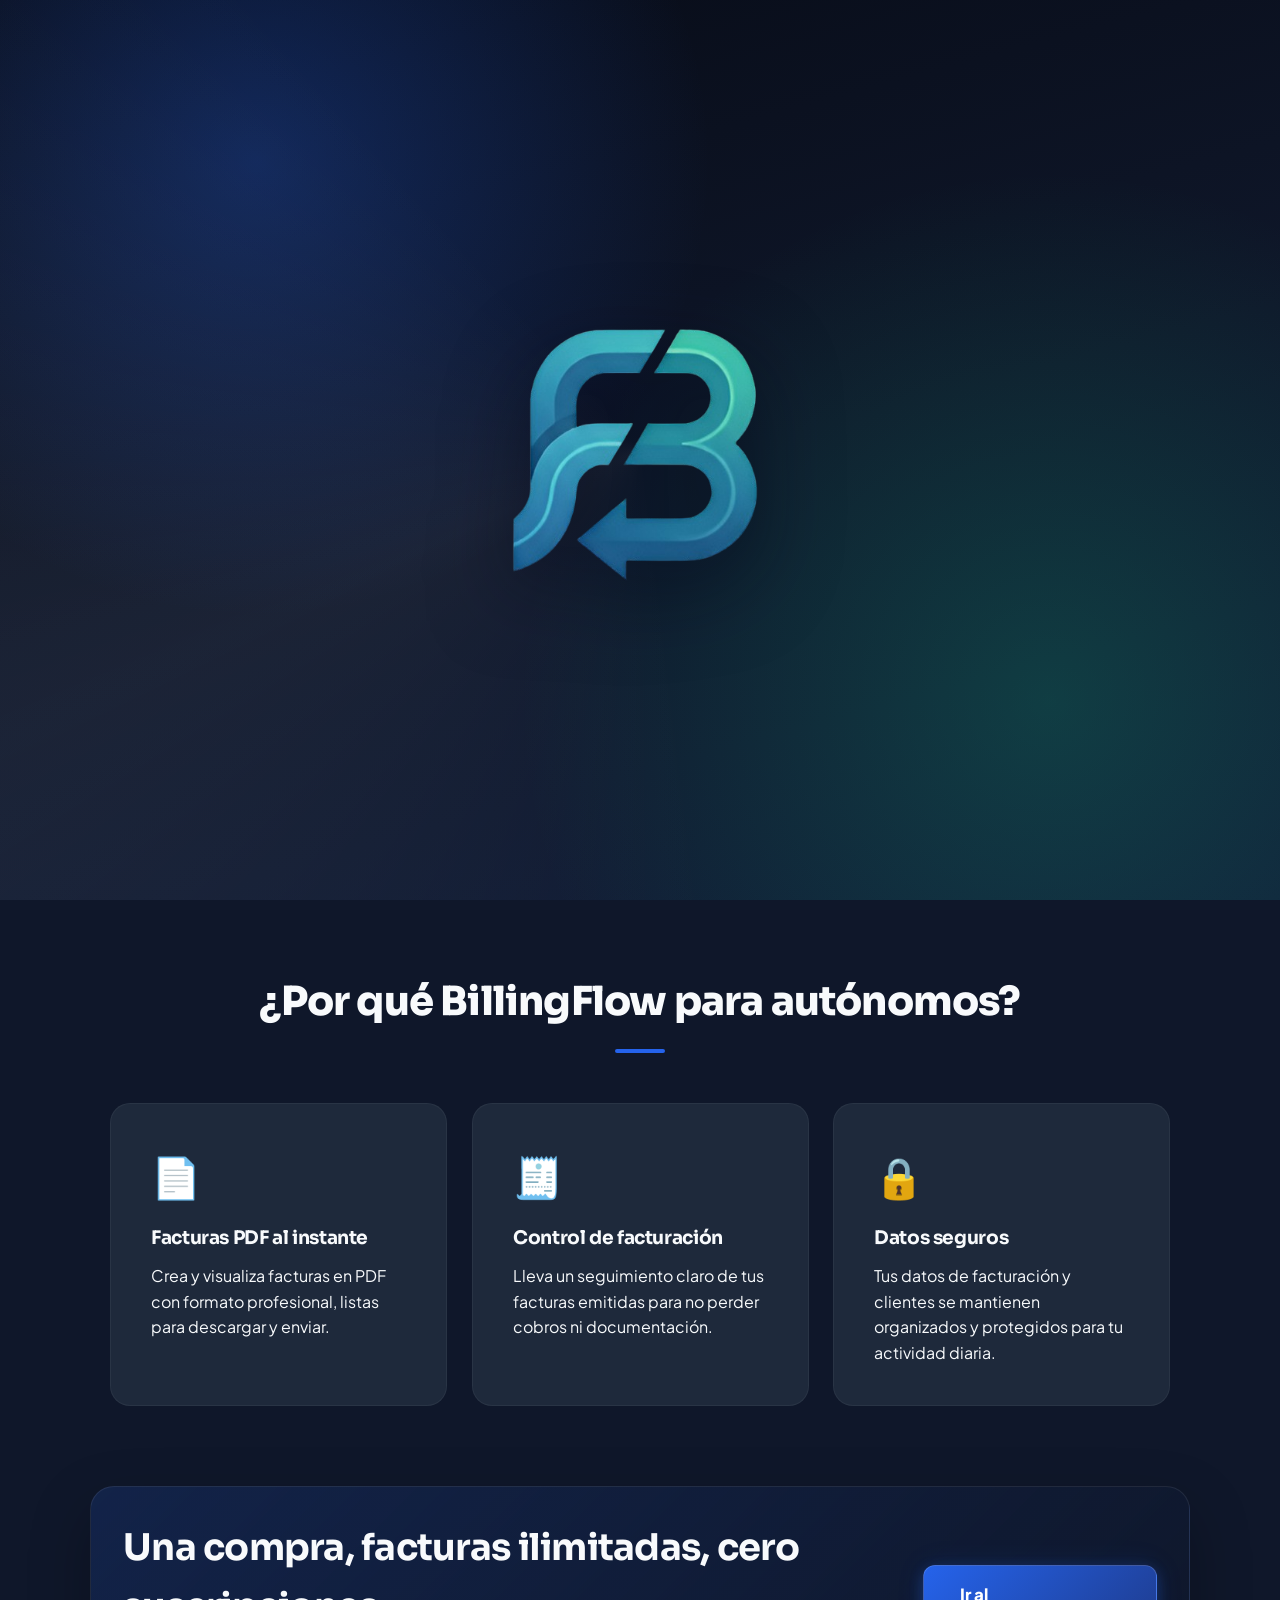
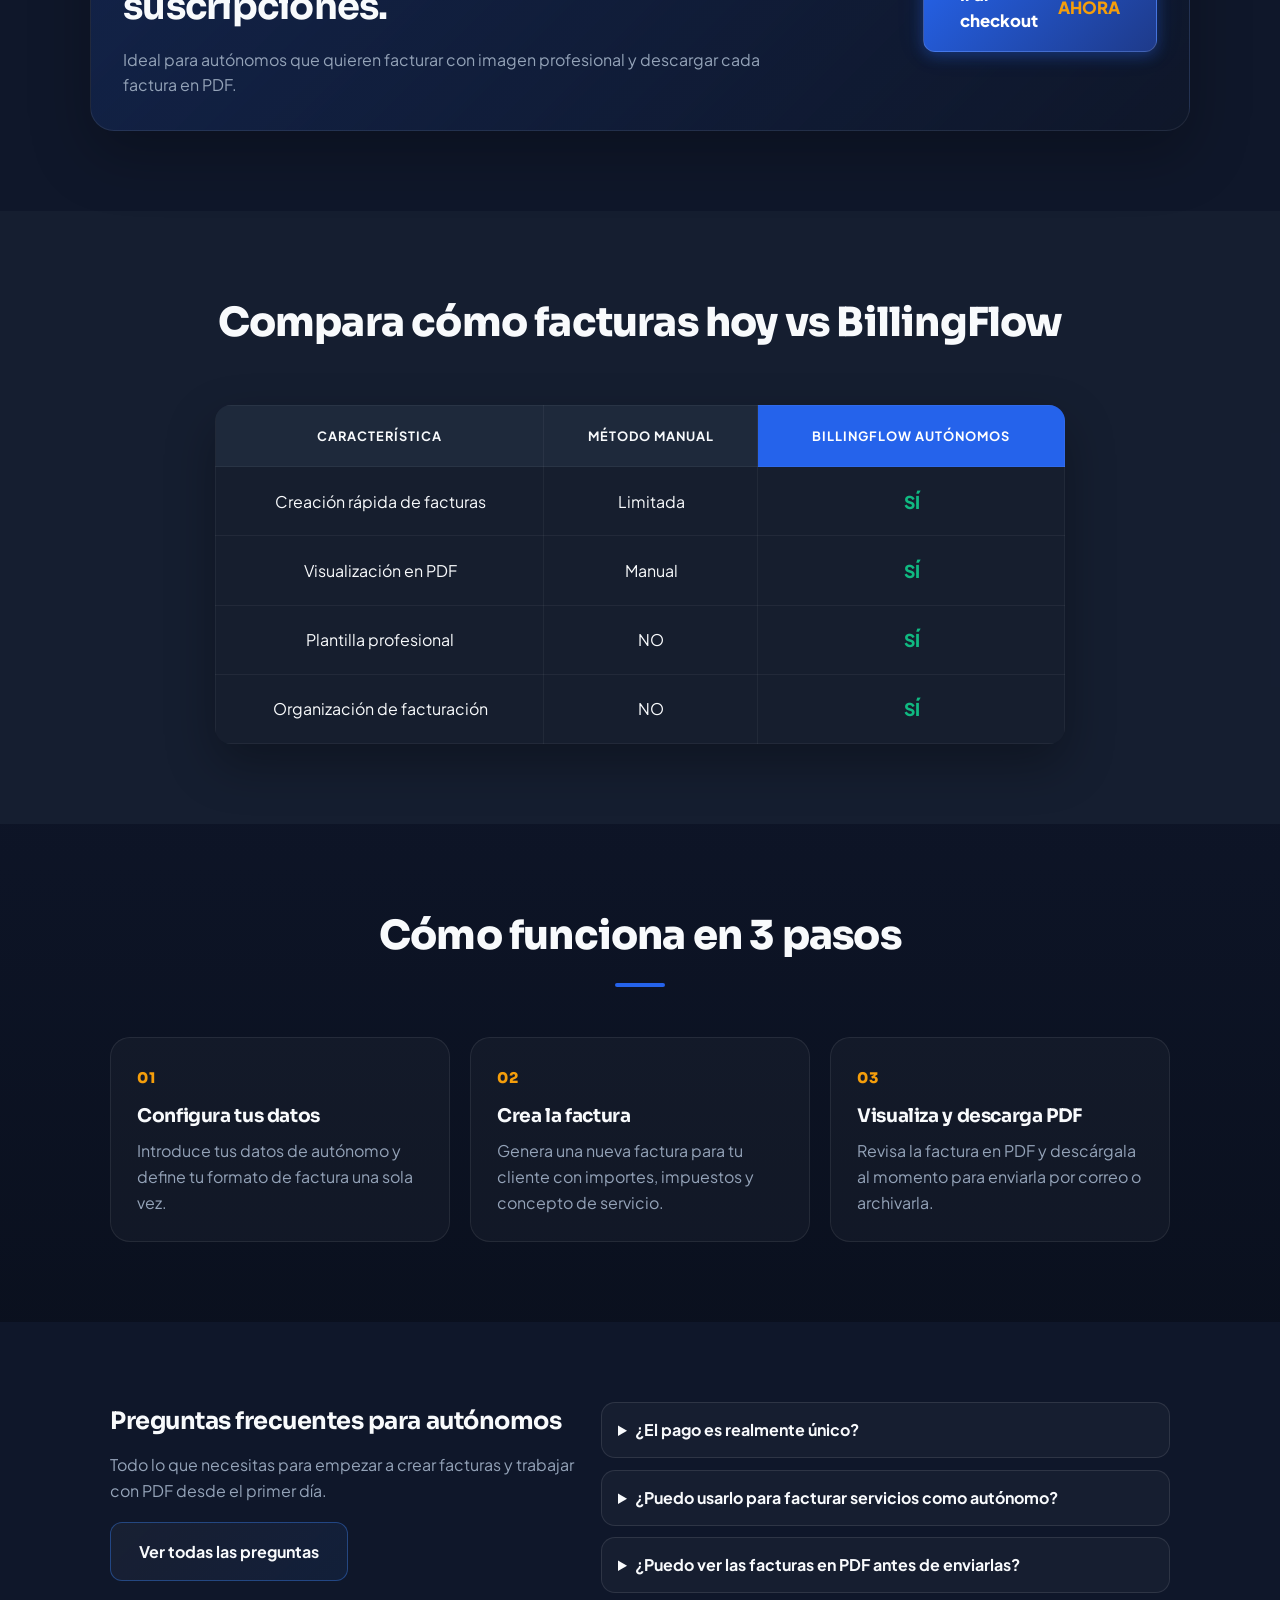
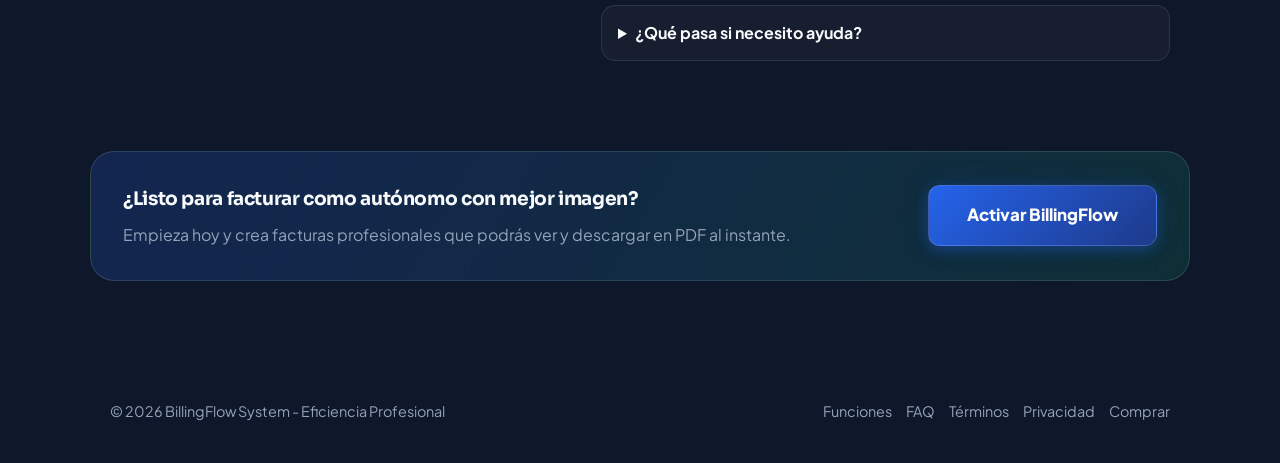
==== commit b67620c6: "Añadido README" ====
--- a/static/index.html
+++ b/static/index.html
@@ -250,13 +250,17 @@
             const reduceMotion = window.matchMedia('(prefers-reduced-motion: reduce)').matches;
             const splashDuration = reduceMotion ? 900 : 2300;
             const splashFadeDuration = reduceMotion ? 320 : 760;
+            const splashKey = 'billingflow_splash_shown';
 
             const enableMainPage = () => {
                 body.classList.remove('splash-active');
                 body.classList.add('page-ready');
             };
 
-            if (splash) {
+            const splashAlreadySeen = sessionStorage.getItem(splashKey);
+
+            if (splash && !splashAlreadySeen) {
+                sessionStorage.setItem(splashKey, '1');
                 setTimeout(() => {
                     splash.classList.add('fade-out');
                     enableMainPage();
@@ -266,6 +270,7 @@
                     }, splashFadeDuration + 80);
                 }, splashDuration);
             } else {
+                if (splash) splash.remove();
                 enableMainPage();
             }
 
--- a/static/css/style.css
+++ b/static/css/style.css
@@ -1781,4 +1781,4 @@
         .success-content h2 {
             font-size: 1.3rem;
         }
-    }
+    }
